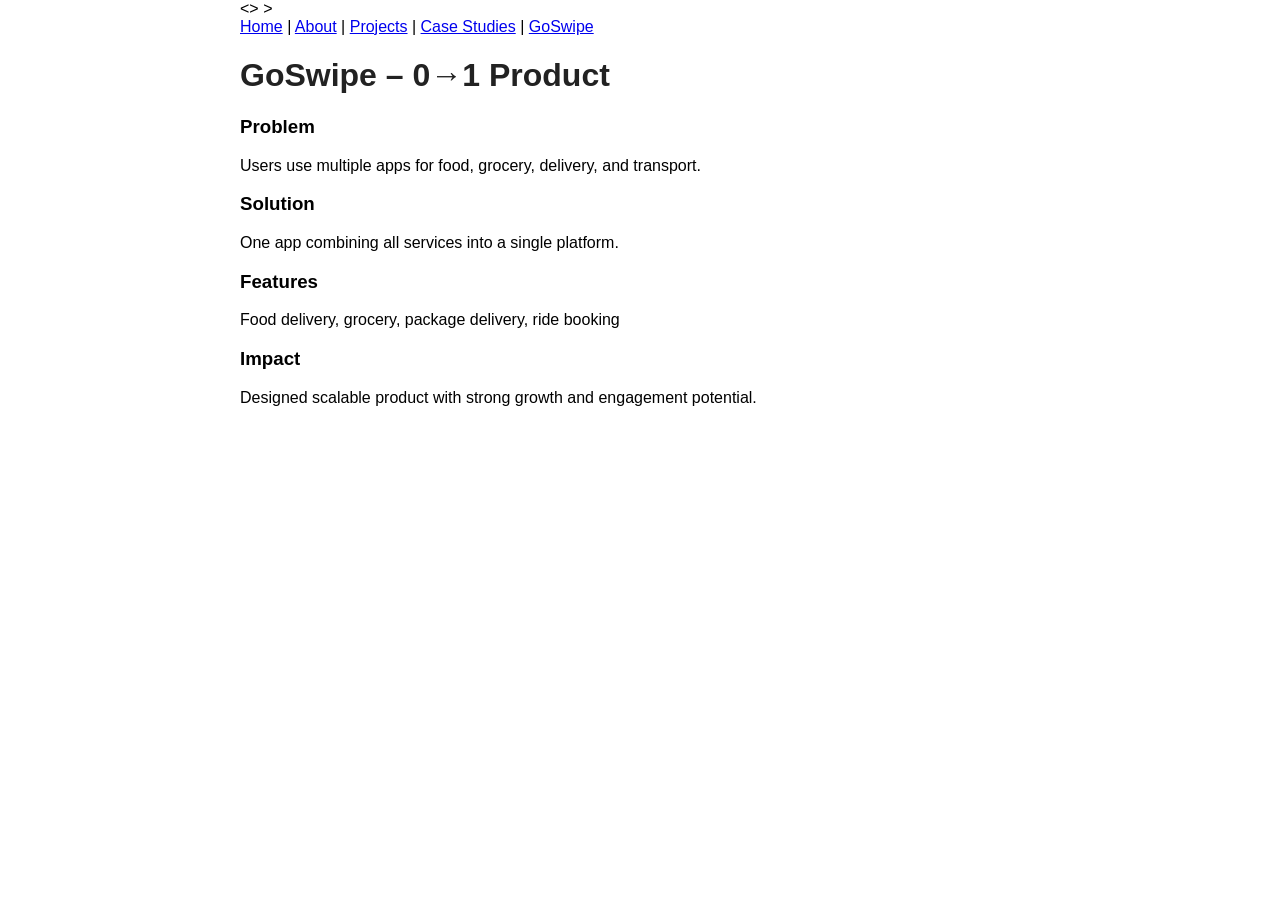
==== goswipe.html @ e8887be2 "Add files via upload" ====
<!DOCTYPE html>
<html>
<<link rel="stylesheet" href="style.css">>
  <title>GoSwipe Case Study</title>
</<link rel="stylesheet" href="style.css">>

<body>

<nav>
  <a href="index.html">Home</a> |
  <a href="about.html">About</a> |
  <a href="projects.html">Projects</a> |
  <a href="case-study.html">Case Studies</a> |
  <a href="goswipe.html">GoSwipe</a>
</nav>

<h1>GoSwipe – 0→1 Product</h1>

<h3>Problem</h3>
<p>Users use multiple apps for food, grocery, delivery, and transport.</p>

<h3>Solution</h3>
<p>One app combining all services into a single platform.</p>

<h3>Features</h3>
<p>
Food delivery, grocery, package delivery, ride booking
</p>

<h3>Impact</h3>
<p>
Designed scalable product with strong growth and engagement potential.
</p>

</body>
</html>
---- style.css ----
body {
  font-family: Arial;
  max-width: 800px;
  margin: auto;
}

nav {
  margin-bottom: 20px;
}

h1 {
  color: #222;
}
---- style.css ----
body {
  font-family: Arial;
  max-width: 800px;
  margin: auto;
}

nav {
  margin-bottom: 20px;
}

h1 {
  color: #222;
}
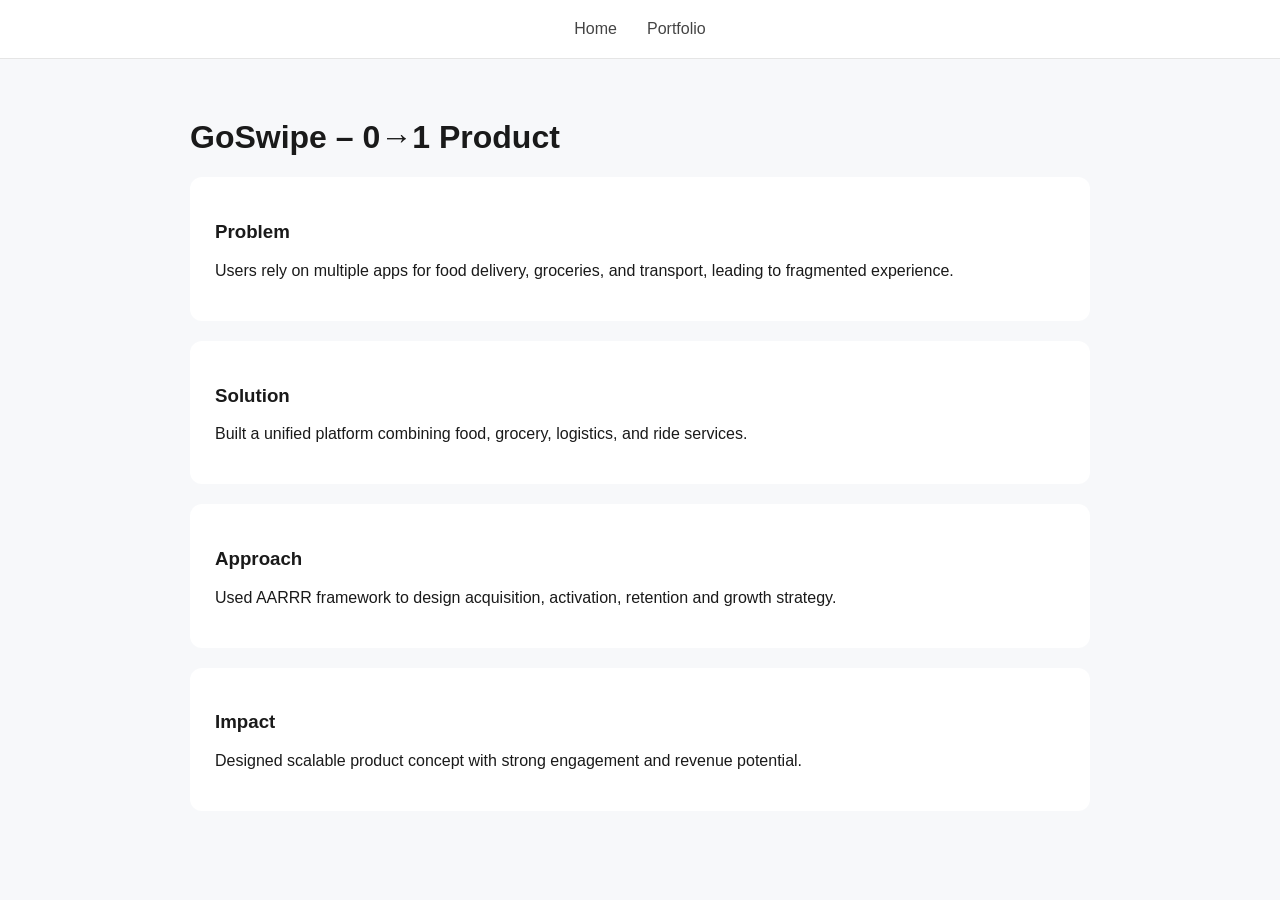
==== commit 53587ea7: "Add files via upload" ====
--- a/goswipe.html
+++ b/goswipe.html
@@ -1,36 +1,51 @@
 <!DOCTYPE html>
 <html>
-<<link rel="stylesheet" href="style.css">>
+<head>
   <title>GoSwipe Case Study</title>
-</<link rel="stylesheet" href="style.css">>
+  <link rel="stylesheet" href="style.css">
+</head>
 
 <body>
 
 <nav>
-  <a href="index.html">Home</a> |
-  <a href="about.html">About</a> |
-  <a href="projects.html">Projects</a> |
-  <a href="case-study.html">Case Studies</a> |
-  <a href="goswipe.html">GoSwipe</a>
+  <a href="index.html">Home</a>
+  <a href="projects.html">Portfolio</a>
 </nav>
+
+<div class="section">
 
 <h1>GoSwipe – 0→1 Product</h1>
 
+<div class="case-section">
 <h3>Problem</h3>
-<p>Users use multiple apps for food, grocery, delivery, and transport.</p>
+<p>
+Users rely on multiple apps for food delivery, groceries, and transport,
+leading to fragmented experience.
+</p>
+</div>
 
+<div class="case-section">
 <h3>Solution</h3>
-<p>One app combining all services into a single platform.</p>
+<p>
+Built a unified platform combining food, grocery, logistics, and ride services.
+</p>
+</div>
 
-<h3>Features</h3>
+<div class="case-section">
+<h3>Approach</h3>
 <p>
-Food delivery, grocery, package delivery, ride booking
+Used AARRR framework to design acquisition, activation, retention and growth strategy.
 </p>
+</div>
 
+<div class="case-section">
 <h3>Impact</h3>
 <p>
-Designed scalable product with strong growth and engagement potential.
+Designed scalable product concept with strong engagement and revenue potential.
 </p>
+</div>
+
+</div>
 
 </body>
 </html>
--- a/style.css
+++ b/style.css
@@ -1,13 +1,102 @@
 body {
-  font-family: Arial;
-  max-width: 800px;
-  margin: auto;
+  font-family: 'Inter', sans-serif;
+  margin: 0;
+  background: #f7f8fa;
+  color: #1a1a1a;
 }
 
+/* NAVBAR */
 nav {
+  display: flex;
+  justify-content: center;
+  gap: 30px;
+  padding: 20px;
+  background: white;
+  border-bottom: 1px solid #e5e5e5;
+}
+
+nav a {
+  text-decoration: none;
+  color: #444;
+  font-weight: 500;
+}
+
+nav a:hover {
+  color: black;
+}
+
+/* HERO */
+.hero {
+  text-align: center;
+  margin: 80px auto;
+  max-width: 800px;
+}
+
+.profile-img {
+  width: 150px;
+  border-radius: 50%;
   margin-bottom: 20px;
 }
 
-h1 {
-  color: #222;
+.hero h1 {
+  font-size: 44px;
+  margin-bottom: 10px;
+}
+
+.hero h3 {
+  color: #666;
+  margin-bottom: 20px;
+}
+
+.hero p {
+  font-size: 16px;
+  color: #555;
+}
+
+/* BUTTON */
+.btn {
+  display: inline-block;
+  margin-top: 20px;
+  padding: 12px 24px;
+  background: black;
+  color: white;
+  text-decoration: none;
+  border-radius: 6px;
+}
+
+/* SECTIONS */
+.section {
+  max-width: 900px;
+  margin: 60px auto;
+}
+
+/* CARDS */
+.card {
+  background: white;
+  padding: 25px;
+  margin-bottom: 20px;
+  border-radius: 12px;
+  transition: 0.3s;
+  border: 1px solid #eee;
+}
+
+.card:hover {
+  transform: translateY(-5px);
+  box-shadow: 0 10px 25px rgba(0,0,0,0.08);
+}
+
+.card h3 {
+  margin-bottom: 10px;
+}
+
+.card p {
+  color: #555;
+}
+
+/* CASE STUDY */
+.case-section {
+  background: white;
+  padding: 25px;
+  border-radius: 12px;
+  margin-bottom: 20px;
 }
